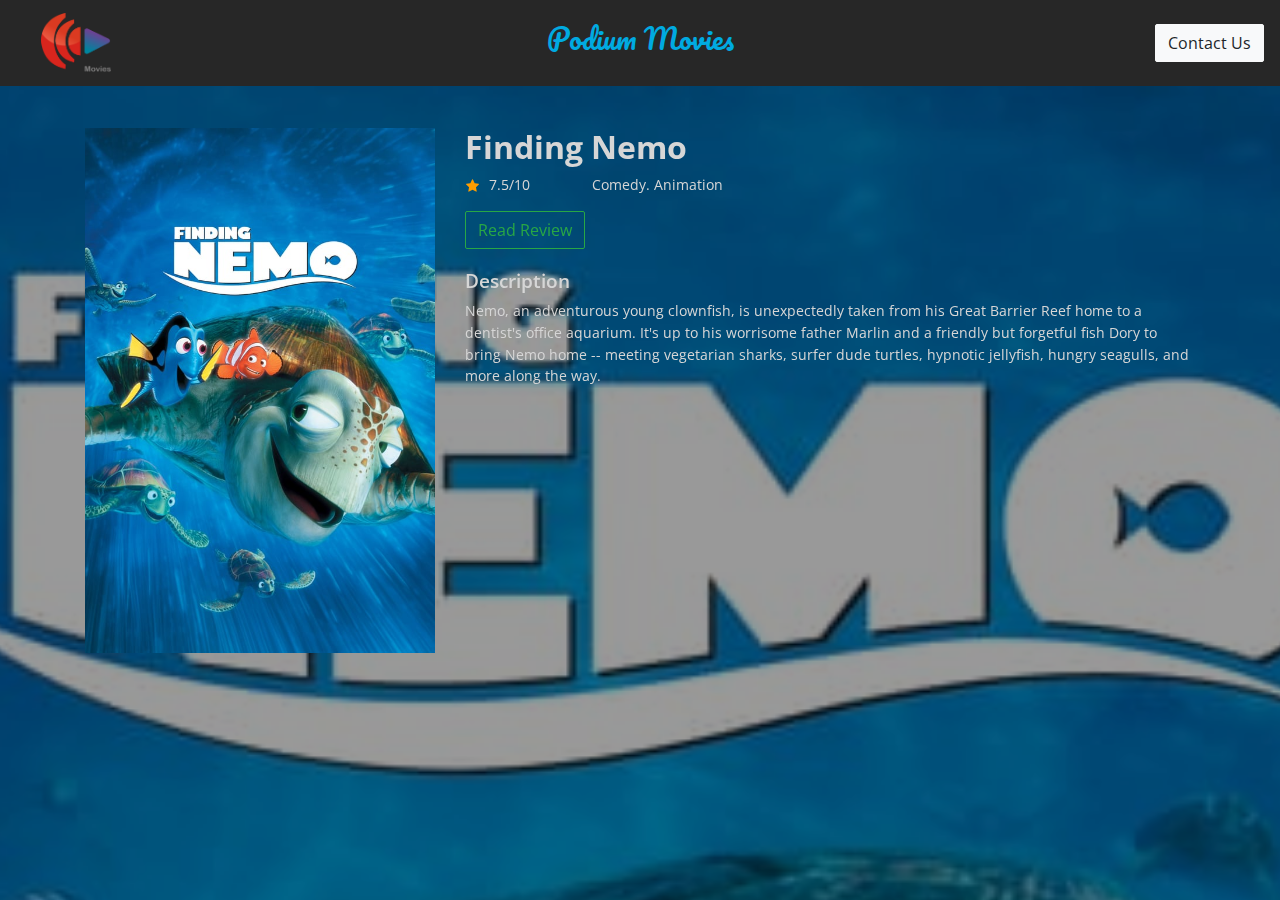
==== more-inter.html @ e67c7875 "Update more-inter.html" ====
<!DOCTYPE html>
<html lang="en">
  <head>
    <meta charset="UTF-8" />
    <meta name="viewport" content="width=device-width, initial-scale=1.0" />
    <meta http-equiv="X-UA-Compatible" content="ie=edge" />
    <title>Dummy Movie | Description</title>
    <link
      href="https://fonts.googleapis.com/css?family=Open+Sans:300,400,600,700&display=swap"
      rel="stylesheet"
    />
    <link
      href="https://fonts.googleapis.com/css?family=Pacifico&display=swap"
      rel="stylesheet"
    />
    <link
      href="https://stackpath.bootstrapcdn.com/bootstrap/4.4.1/css/bootstrap.min.css"
      rel="stylesheet"
      integrity="sha384-Vkoo8x4CGsO3+Hhxv8T/Q5PaXtkKtu6ug5TOeNV6gBiFeWPGFN9MuhOf23Q9Ifjh"
      crossorigin="anonymous"
    />
    <link
      href="https://stackpath.bootstrapcdn.com/font-awesome/4.7.0/css/font-awesome.min.css"
      rel="stylesheet"
      integrity="sha384-wvfXpqpZZVQGK6TAh5PVlGOfQNHSoD2xbE+QkPxCAFlNEevoEH3Sl0sibVcOQVnN"
      crossorigin="anonymous"
    />
    <link rel="stylesheet" href="./styles/style.css" />
  </head>
  <body>
    <nav class="navbar fixed-top">
      <div class="navbar-brand ">
        <a href="index.html"><img src="./imgs/logo.png" id="logo" /></a>
      </div>
      <h3 id="header">Podium Movies</h3>
      <a href="mailto:ubjw123@gmail.com">
        <button class="btn btn-light">Contact Us</button></a
      >
    </nav>
    <!-- end of navbar -->
      <div id="bg">
       
      </div>
    </div>
    <div class="container">
      <div class="row">
        <div class="col-md-4" id="poster">
          <img class="img-fluid" src="imgs/dummy-img.jpg" alt="" />
        </div>
        <div class="col-md-8" id="data">
          <h1 id="big-title">
            Finding Nemo
          </h1>
          <div class="row">
            <!-- metadata -->
            <div class="col-2 rating">
              <i class="fa fa-star" aria-hidden="true"></i>
              <p>7.5/10</p>
            </div>
            <div class="col-10 rating">Comedy. Animation</div>
          </div>
        
          <button id="green-btn" type="button" class="btn btn-outline-success">
            Read Review
          </button>
          <h3 id="description">
            Description
          </h3>
          <p id="overview">
            Nemo, an adventurous young clownfish, is unexpectedly taken from his
            Great Barrier Reef home to a dentist's office aquarium. It's up to
            his worrisome father Marlin and a friendly but forgetful fish Dory
            to bring Nemo home -- meeting vegetarian sharks, surfer dude
            turtles, hypnotic jellyfish, hungry seagulls, and more along the
            way.
          </p>
        </div>
      </div>
    </div>
  </body>
</html>
---- styles/style.css ----
body {
  font-family: "Open Sans", sans-serif;
  margin: 0;
  background-color: #1f1f1f;
}
.navbar-brand {
  margin-left: 2%;
}
.container-fluid {
  margin-top: 10%;
}
.container {
  margin-top: 10%;
}
.btn {
  border-radius: 2px;
}
#header {
  color: #00aae1;
  font-family: "Pacifico", cursive;
}
#action {
  padding-left: 2%;
  font-size: 1.5em;
  font-weight: 700;
  color: rgb(199, 197, 197);
  border-bottom: 3px solid #363636;
  padding-bottom: 30px;
  margin-bottom: 30px;
}
#logo {
  width: 70px;
  height: 60px;
}

.navbar {
  background-color: #272727;
}

.card-header,
.metadata {
  padding: 0;
  position: relative;
  border-style: none;
}
#genre {
  text-align: right;
}
.metadata {
  font-size: 14px;
  color: #d6d6d6;
}

.metadata p {
  float: left;
  margin-top: 0;
  margin-left: 10px;
}
.metadata i {
  float: left;
  color: #ff9d00;
  margin-top: 5px;
  margin-left: 1px;
}
.rating {
  position: relative;
  border-style: none;
}

.rating {
  float: left;
  font-size: 14px;
  color: #d6d6d6;
}

.rating p {
  float: left;
  margin-top: 0;
  margin-left: 10px;
}
.rating i {
  float: left;
  color: #ff9d00;
  margin-top: 5px;
  margin-left: 1px;
}
.card-img {
  -webkit-clip-path: inset(10% 0 20% 0);
  clip-path: inset(10% 0 20% 0);
  margin-top: -15%;
  transition: transform 0.3s ease-out;
}
.card-body {
  position: relative;
  margin-top: -30%;
  background-color: #000000;
}
.card-body .card-title {
  font-weight: 600;
  font-size: 2rem;
  color: #d6d6d6;
}
.card-body .card-text {
  margin-top: 8px;
  font-size: 1.2em;
  font-weight: 400;
  line-height: 30px;
  color: #949393;
}
.card,
.trailer-preview {
  box-shadow: 0 4px 8px 0 rgba(0, 0, 0, 0.2), 0 6px 20px 0 rgba(0, 0, 0, 0.19);
}

.card {
  /* border-radius: 8pt; */
  border-style: none;
  overflow: hidden;
  transform: scale(0.8);
  margin-top: -60px;
}
.card-header {
  background-color: #000;
}
.card:hover > .card-header > img {
  opacity: 0.5;
  transform: scale(1.15);
}
.trailer-preview {
  background-color: #df4242;
  position: absolute;
  top: -46px;
  right: 24px;
  width: 80px;
  height: 80px;
  border-radius: 50%;
  color: white;
  font-size: 36px;
  text-align: center;
  padding-top: 13px;
  transition: transform 0.3s ease-out;
}
.trailer-preview:hover {
  background-color: #ff0011;
  color: white;
  transition: transform 0.3s ease-out;
}
.trailer-preview i {
  margin-left: 5px;
}

.social-media {
  display: flex;
  position: absolute;
  left: 50%;
  top: 50%;
  transform: translate(-50%, -50%);
  z-index: 3;
  margin: 0;
  padding: 0;
}

.social-media > li {
  list-style: none;
}

.social-media > li > a {
  display: block;
  height: 50px;
  width: 50px;
  background-color: #fff;
  text-align: center;
  color: #262626;
  margin: 0 5px;
  border-radius: 50%;
  opacity: 0;
  transform: translateY(70px);
  transition: all 0.3s ease-out;
}

.card:hover > .social-media > li > a {
  transform: translateY(-50px);
  opacity: 1;
}

.social-media > li > a > .fa {
  font-size: 24px;
  line-height: 50px;
}
#sticky-footer {
  background-color: #272727;
}
.py-2 {
  padding-top: 0 !important;
}
#bg {
  width: 100%;
  height: -webkit-fill-available;
  min-height: 100%;
  background-image: url(../imgs/dummy-img.jpg);
  background-size: cover;
  background-position-x: center;
  box-shadow: 0 3000px rgba(0, 0, 0, 0.4) inset;
  position: fixed;
  top: -50%;
  left: -50%;
  width: 200%;
  height: 200%;
}
#bg img {
  filter: blur(20px);
  top: 0;
  left: 0;
  right: 0;
  bottom: 0;
  margin: auto;
  min-width: 50%;
  min-height: 50%;
}

#data {
  justify-content: center;
}
#big-title {
  color: #d6d6d6;
  font-size: 2em;
  font-weight: 700;
}
#description {
  color: #d6d6d6;
  font-size: 1.2em;
  font-weight: 600;
}
#green-btn {
  margin-bottom: 20px;
}
#overview {
  color: #d6d6d6;
  font-size: 0.9em;
  font-weight: 400;
}
/* #poster {
  padding: 5%;
} */
/* .tint {
  z-index: 1;
  height: 100%;
  width: 100%;
  position: absolute;
  top: 0px;
  left: 0px;
  background: rgba(0, 0, 0, 0.75);
  background-attachment: fixed;
  background-position: center;
  background-repeat: no-repeat;
  background-size: cover;
  -webkit-background-size: cover;
  -moz-background-size: cover;
  background-size: cover;
  -o-background-size: cover;
} */
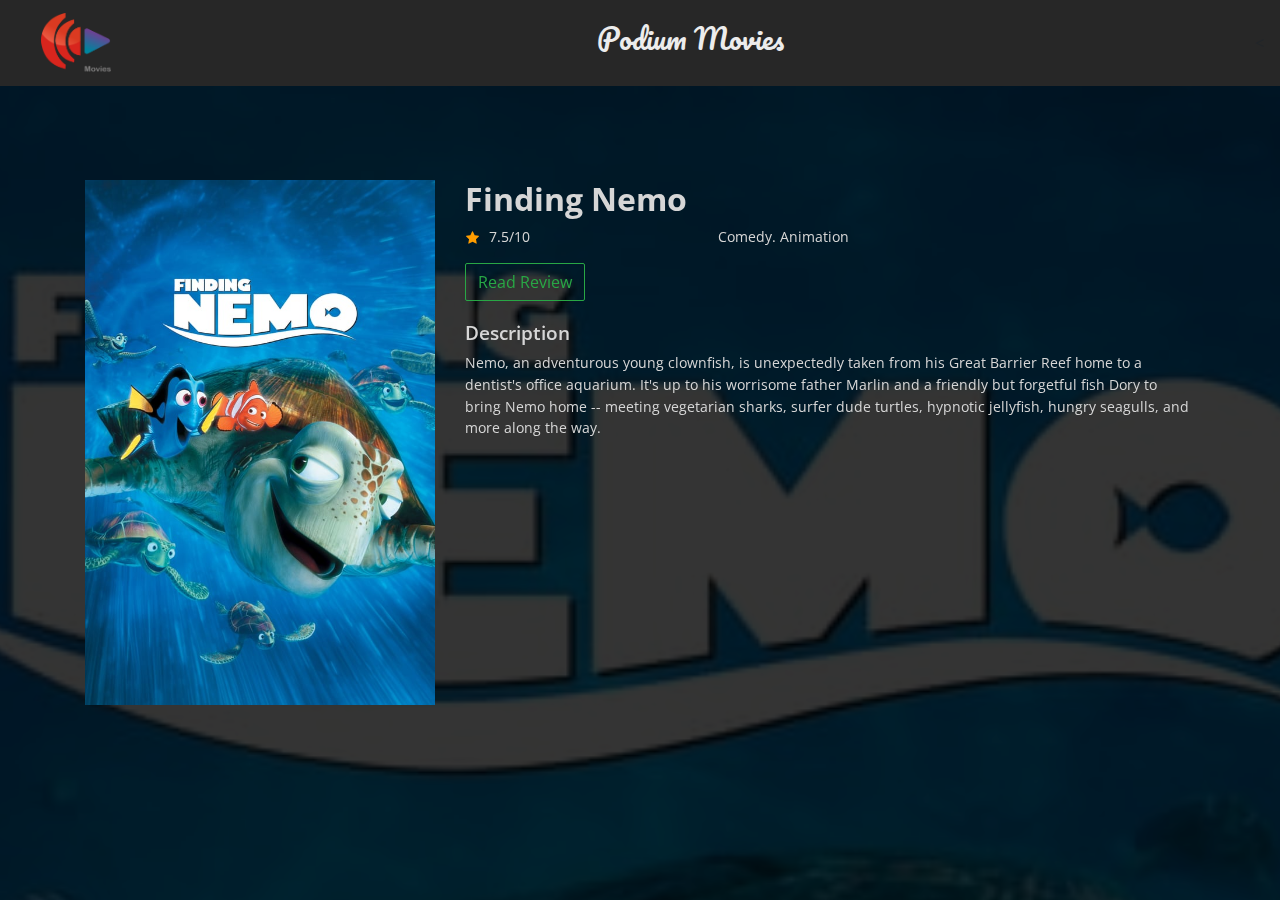
==== commit 541fa8ee: "poster padding top" ====
--- a/more-inter.html
+++ b/more-inter.html
@@ -33,31 +33,29 @@
         <a href="index.html"><img src="./imgs/logo.png" id="logo" /></a>
       </div>
       <h3 id="header">Podium Movies</h3>
-      <a href="mailto:ubjw123@gmail.com">
-        <button class="btn btn-light">Contact Us</button></a
-      >
+      <
     </nav>
     <!-- end of navbar -->
       <div id="bg">
        
       </div>
     </div>
-    <div class="container">
+    <div class="container" id="bg-cont">
       <div class="row">
-        <div class="col-md-4" id="poster">
+        <div class="col-3 col-md-4" id="poster">
           <img class="img-fluid" src="imgs/dummy-img.jpg" alt="" />
         </div>
-        <div class="col-md-8" id="data">
+        <div class="col-9 col-md-8" id="data">
           <h1 id="big-title">
             Finding Nemo
           </h1>
           <div class="row">
             <!-- metadata -->
-            <div class="col-2 rating">
+            <div class="col-4 rating">
               <i class="fa fa-star" aria-hidden="true"></i>
               <p>7.5/10</p>
             </div>
-            <div class="col-10 rating">Comedy. Animation</div>
+            <div class="col-8 rating">Comedy. Animation</div>
           </div>
         
           <button id="green-btn" type="button" class="btn btn-outline-success">
--- a/styles/style.css
+++ b/styles/style.css
@@ -7,21 +7,24 @@
   margin-left: 2%;
 }
 .container-fluid {
-  margin-top: 10%;
+  margin-top: 100px;
 }
 .container {
   margin-top: 10%;
 }
+#bg-cont{
+  margin-top: 20vh;
+}
 .btn {
   border-radius: 2px;
 }
 #header {
-  color: #00aae1;
+  color: #ececec;
   font-family: "Pacifico", cursive;
 }
 #action {
   padding-left: 2%;
-  font-size: 1.5em;
+  font-size: 2vw;
   font-weight: 700;
   color: rgb(199, 197, 197);
   border-bottom: 3px solid #363636;
@@ -47,7 +50,7 @@
   text-align: right;
 }
 .metadata {
-  font-size: 14px;
+  font-size: 1.3vw;
   color: #d6d6d6;
 }
 
@@ -97,12 +100,12 @@
 }
 .card-body .card-title {
   font-weight: 600;
-  font-size: 2rem;
+  font-size: 2.5vw;
   color: #d6d6d6;
 }
 .card-body .card-text {
   margin-top: 8px;
-  font-size: 1.2em;
+  font-size: 1.2vw;
   font-weight: 400;
   line-height: 30px;
   color: #949393;
@@ -129,15 +132,15 @@
 .trailer-preview {
   background-color: #df4242;
   position: absolute;
-  top: -46px;
-  right: 24px;
-  width: 80px;
-  height: 80px;
+  top: -3vw;
+  right: 1.4vw;
+  width: 5vw;
+  height: 5vw;
   border-radius: 50%;
   color: white;
-  font-size: 36px;
+  font-size: 2.2vw;
   text-align: center;
-  padding-top: 13px;
+  padding-top: 1vw;
   transition: transform 0.3s ease-out;
 }
 .trailer-preview:hover {
@@ -200,7 +203,7 @@
   background-image: url(../imgs/dummy-img.jpg);
   background-size: cover;
   background-position-x: center;
-  box-shadow: 0 3000px rgba(0, 0, 0, 0.4) inset;
+  box-shadow: 0 3000px rgba(0, 0, 0, 0.795) inset;
   position: fixed;
   top: -50%;
   left: -50%;
@@ -239,8 +242,16 @@
   font-size: 0.9em;
   font-weight: 400;
 }
+/* .col-md-4,
+.col-md-8 {
+  padding-top: 20%;
+} */
+
+.rating {
+  padding-top: 0;
+}
 /* #poster {
-  padding: 5%;
+  height: 2vw;
 } */
 /* .tint {
   z-index: 1;
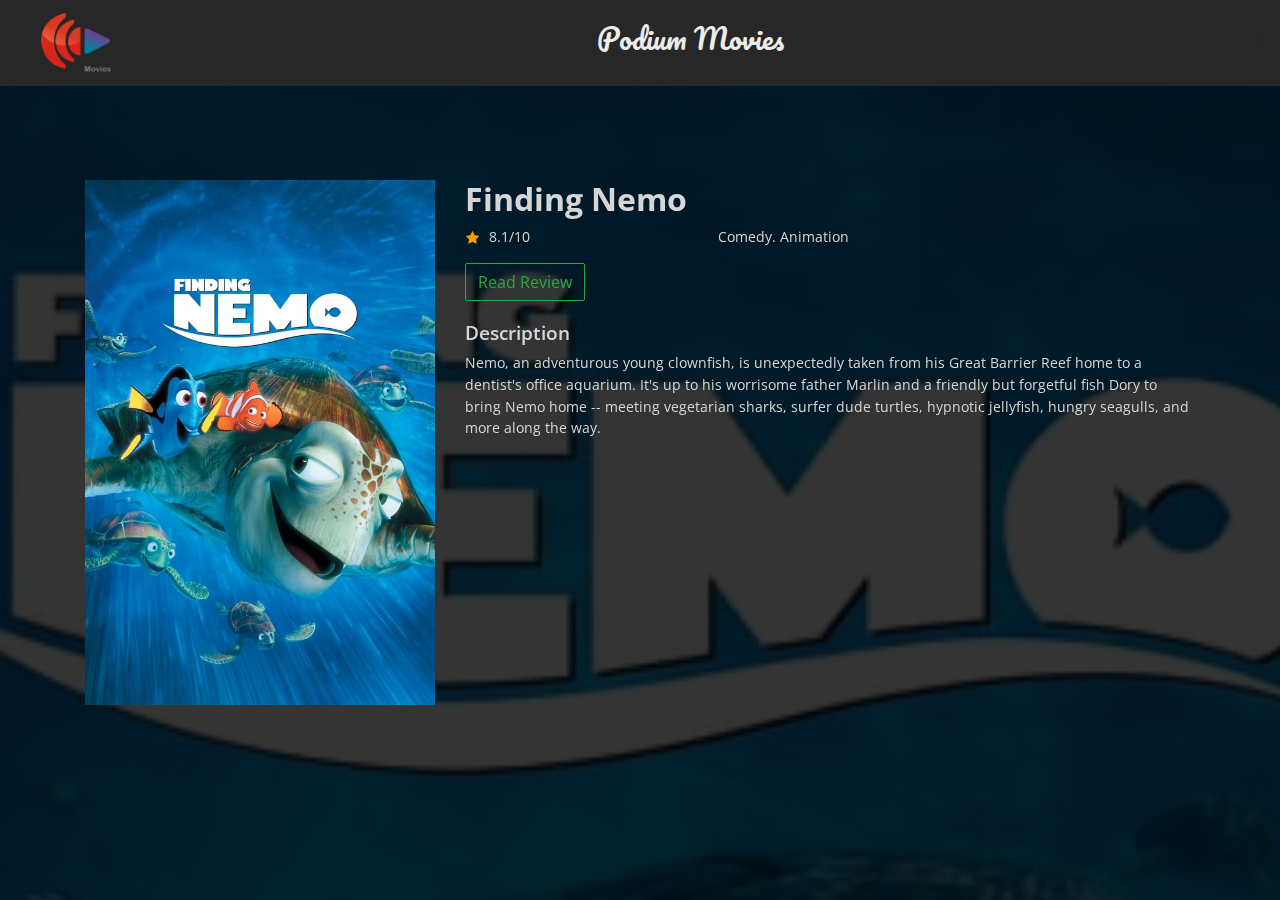
==== commit 2e9cb872: "Update more-inter.html" ====
--- a/more-inter.html
+++ b/more-inter.html
@@ -53,14 +53,15 @@
             <!-- metadata -->
             <div class="col-4 rating">
               <i class="fa fa-star" aria-hidden="true"></i>
-              <p>7.5/10</p>
+              <p>8.1/10</p>
             </div>
             <div class="col-8 rating">Comedy. Animation</div>
           </div>
         
-          <button id="green-btn" type="button" class="btn btn-outline-success">
+          <a href="https://www.imdb.com/title/tt0266543/reviews?ref_=tt_ql_3" target="new"><button id="green-btn" type="button" class="btn btn-outline-success">
+
             Read Review
-          </button>
+          </button></a>
           <h3 id="description">
             Description
           </h3>
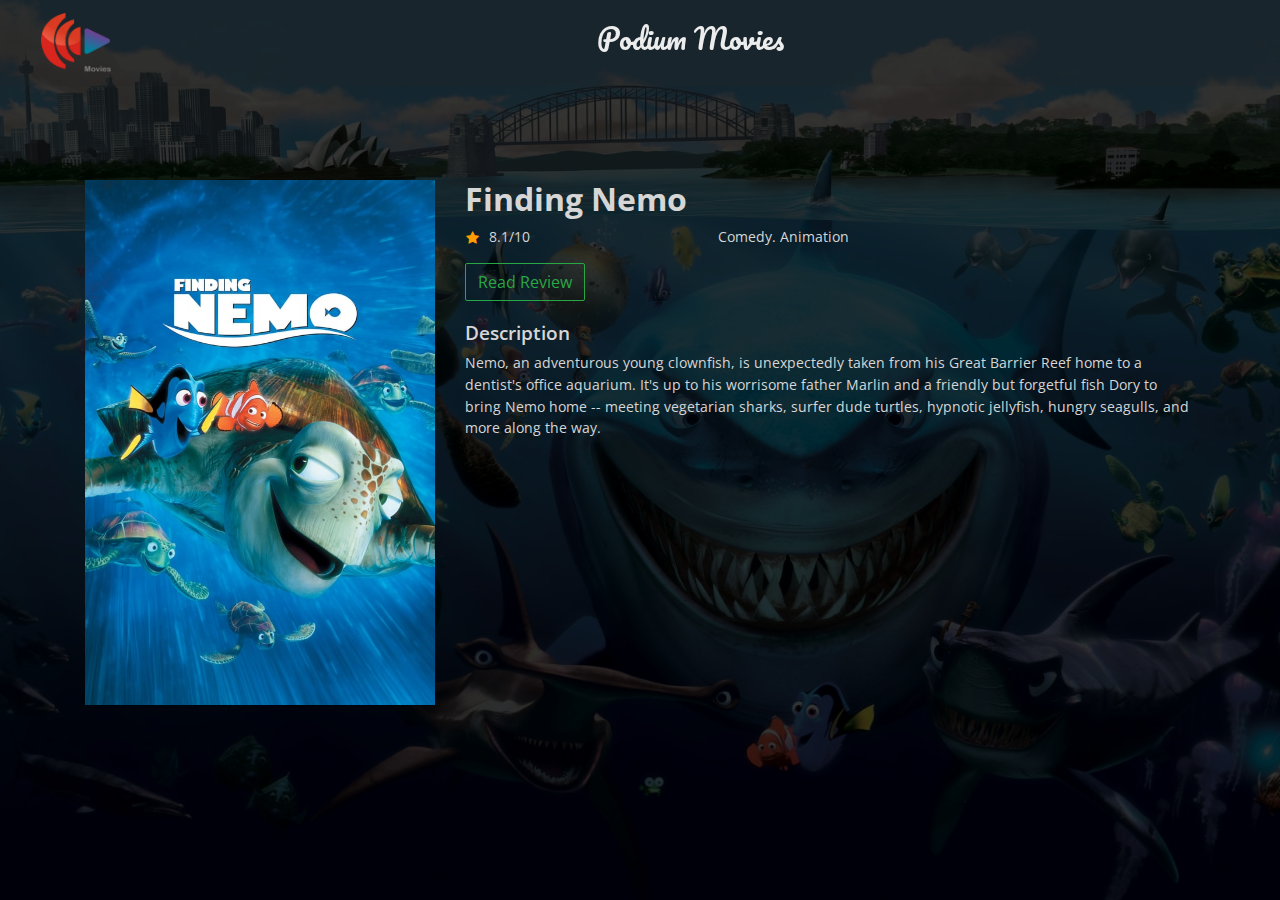
==== commit 2bc18d03: "cleaned files" ====
--- a/more-inter.html
+++ b/more-inter.html
@@ -36,9 +36,7 @@
       <
     </nav>
     <!-- end of navbar -->
-      <div id="bg">
-       
-      </div>
+      
     </div>
     <div class="container" id="bg-cont">
       <div class="row">
--- a/styles/style.css
+++ b/styles/style.css
@@ -1,7 +1,18 @@
+html {
+  background: url(../imgs/bd1.jpg) no-repeat center center fixed;
+  -webkit-background-size: cover;
+  -moz-background-size: cover;
+  -o-background-size: cover;
+  background-size: cover;
+  background-position-x: center;
+  box-shadow: 0 3000px rgba(0, 0, 0, 0.795) inset;
+ height: 100%;
+
+}
 body {
   font-family: "Open Sans", sans-serif;
   margin: 0;
-  background-color: #1f1f1f;
+  background-color: #1f1f1f00;
 }
 .navbar-brand {
   margin-left: 2%;
@@ -12,7 +23,7 @@
 .container {
   margin-top: 10%;
 }
-#bg-cont{
+#bg-cont {
   margin-top: 20vh;
 }
 .btn {
@@ -37,7 +48,7 @@
 }
 
 .navbar {
-  background-color: #272727;
+  background-color: #2727273d;
 }
 
 .card-header,
@@ -196,30 +207,7 @@
 .py-2 {
   padding-top: 0 !important;
 }
-#bg {
-  width: 100%;
-  height: -webkit-fill-available;
-  min-height: 100%;
-  background-image: url(../imgs/dummy-img.jpg);
-  background-size: cover;
-  background-position-x: center;
-  box-shadow: 0 3000px rgba(0, 0, 0, 0.795) inset;
-  position: fixed;
-  top: -50%;
-  left: -50%;
-  width: 200%;
-  height: 200%;
-}
-#bg img {
-  filter: blur(20px);
-  top: 0;
-  left: 0;
-  right: 0;
-  bottom: 0;
-  margin: auto;
-  min-width: 50%;
-  min-height: 50%;
-}
+
 
 #data {
   justify-content: center;
@@ -242,31 +230,9 @@
   font-size: 0.9em;
   font-weight: 400;
 }
-/* .col-md-4,
-.col-md-8 {
-  padding-top: 20%;
-} */
+
 
 .rating {
   padding-top: 0;
 }
-/* #poster {
-  height: 2vw;
-} */
-/* .tint {
-  z-index: 1;
-  height: 100%;
-  width: 100%;
-  position: absolute;
-  top: 0px;
-  left: 0px;
-  background: rgba(0, 0, 0, 0.75);
-  background-attachment: fixed;
-  background-position: center;
-  background-repeat: no-repeat;
-  background-size: cover;
-  -webkit-background-size: cover;
-  -moz-background-size: cover;
-  background-size: cover;
-  -o-background-size: cover;
-} */
+
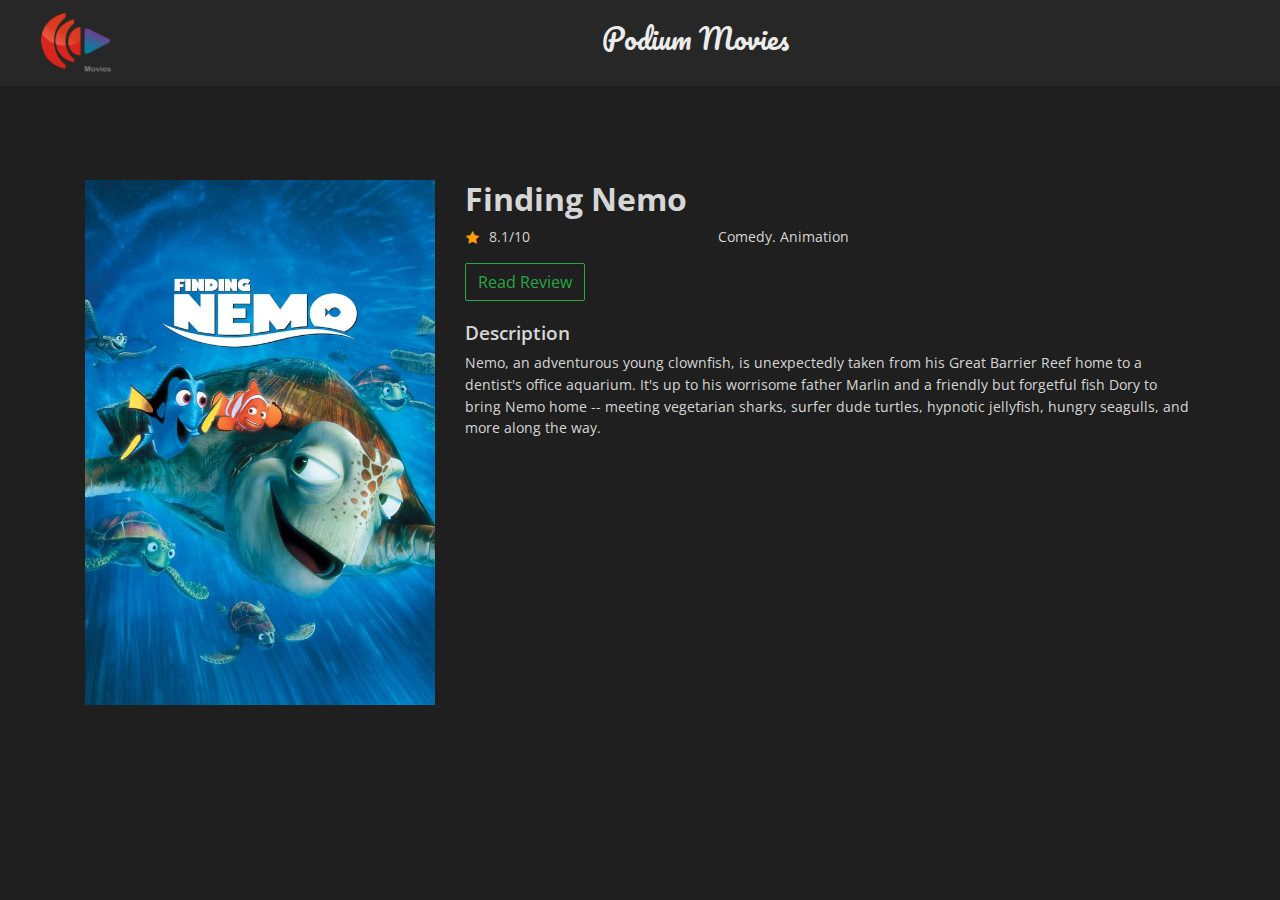
==== commit c1a4368e: "backdrop issue" ====
--- a/more-inter.html
+++ b/more-inter.html
@@ -32,11 +32,13 @@
       <div class="navbar-brand ">
         <a href="index.html"><img src="./imgs/logo.png" id="logo" /></a>
       </div>
-      <h3 id="header">Podium Movies</h3>
-      <
+      <h3 id="header" class="mx-auto">Podium Movies</h3>
+      
     </nav>
     <!-- end of navbar -->
-      
+      <div id="bg">
+       
+      </div>
     </div>
     <div class="container" id="bg-cont">
       <div class="row">
--- a/styles/style.css
+++ b/styles/style.css
@@ -1,4 +1,4 @@
-html {
+.bd {
   background: url(../imgs/bd1.jpg) no-repeat center center fixed;
   -webkit-background-size: cover;
   -moz-background-size: cover;
@@ -6,13 +6,12 @@
   background-size: cover;
   background-position-x: center;
   box-shadow: 0 3000px rgba(0, 0, 0, 0.795) inset;
- height: 100%;
-
+  height: 100%;
 }
 body {
   font-family: "Open Sans", sans-serif;
   margin: 0;
-  background-color: #1f1f1f00;
+  background-color: #1f1f1f;
 }
 .navbar-brand {
   margin-left: 2%;
@@ -48,7 +47,7 @@
 }
 
 .navbar {
-  background-color: #2727273d;
+  background-color: #272727;
 }
 
 .card-header,
@@ -207,7 +206,31 @@
 .py-2 {
   padding-top: 0 !important;
 }
-
+/* #bg {
+  
+  width: 100%;
+  height: -webkit-fill-available;
+  min-height: 100%;
+  background-image: url(../imgs/dummy-img.jpg);
+  background-size: cover;
+  background-position-x: center;
+  box-shadow: 0 3000px rgba(0, 0, 0, 0.795) inset;
+  position: fixed;
+  top: -50%;
+  left: -50%;
+  width: 200%;
+  height: 200%;
+}
+#bg img {
+  filter: blur(20px);
+  top: 0;
+  left: 0;
+  right: 0;
+  bottom: 0;
+  margin: auto;
+  min-width: 50%;
+  min-height: 50%;
+} */
 
 #data {
   justify-content: center;
@@ -230,9 +253,31 @@
   font-size: 0.9em;
   font-weight: 400;
 }
-
+/* .col-md-4,
+.col-md-8 {
+  padding-top: 20%;
+} */
 
 .rating {
   padding-top: 0;
 }
-
+/* #poster {
+  height: 2vw;
+} */
+/* .tint {
+  z-index: 1;
+  height: 100%;
+  width: 100%;
+  position: absolute;
+  top: 0px;
+  left: 0px;
+  background: rgba(0, 0, 0, 0.75);
+  background-attachment: fixed;
+  background-position: center;
+  background-repeat: no-repeat;
+  background-size: cover;
+  -webkit-background-size: cover;
+  -moz-background-size: cover;
+  background-size: cover;
+  -o-background-size: cover;
+} */
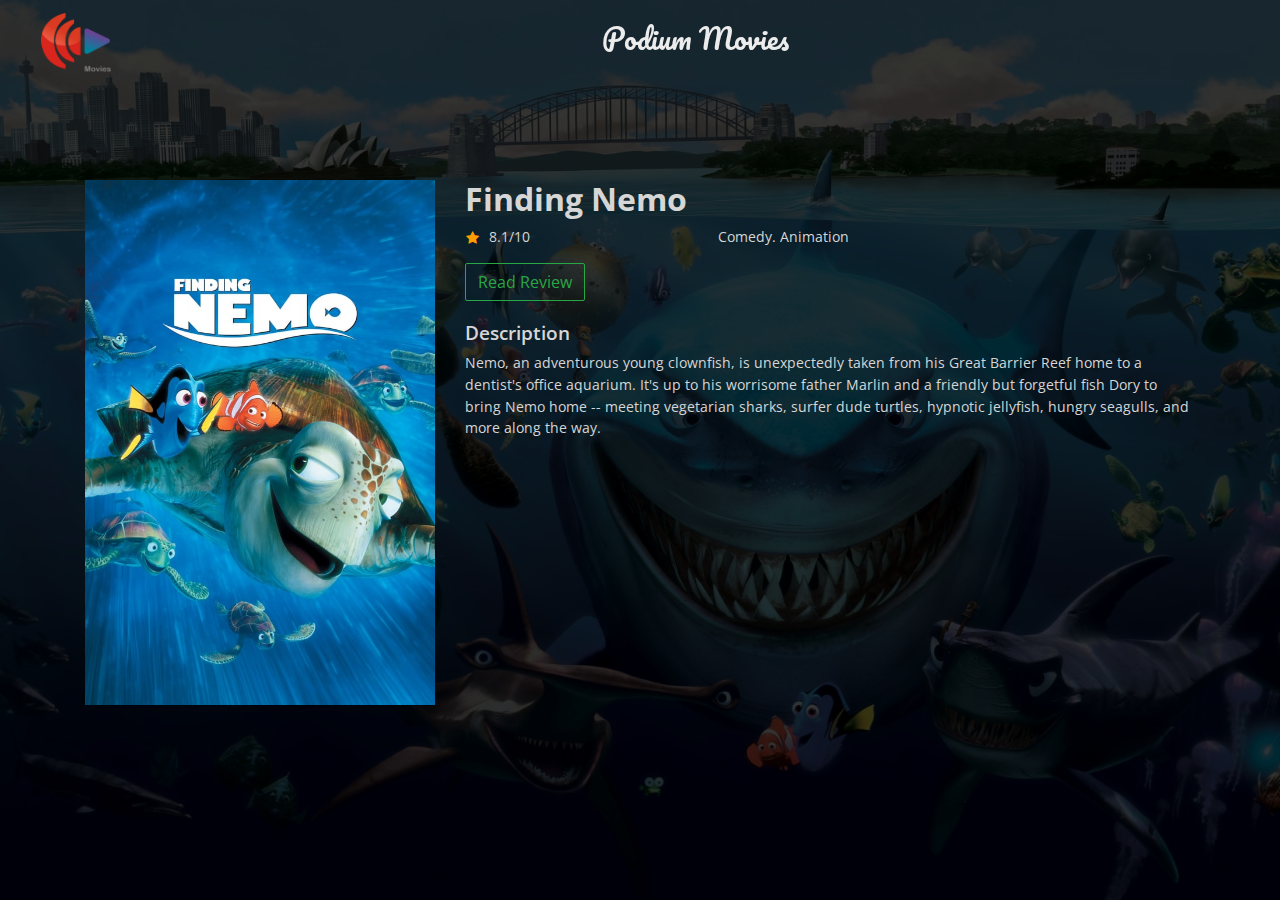
==== commit c9a02ced: "conflicting css fixed" ====
--- a/more-inter.html
+++ b/more-inter.html
@@ -26,6 +26,7 @@
       crossorigin="anonymous"
     />
     <link rel="stylesheet" href="./styles/style.css" />
+    <link rel="stylesheet" href="./styles/bd.css">
   </head>
   <body>
     <nav class="navbar fixed-top">
--- a/styles/style.css
+++ b/styles/style.css
@@ -1,13 +1,4 @@
-.bd {
-  background: url(../imgs/bd1.jpg) no-repeat center center fixed;
-  -webkit-background-size: cover;
-  -moz-background-size: cover;
-  -o-background-size: cover;
-  background-size: cover;
-  background-position-x: center;
-  box-shadow: 0 3000px rgba(0, 0, 0, 0.795) inset;
-  height: 100%;
-}
+
 body {
   font-family: "Open Sans", sans-serif;
   margin: 0;
--- a/styles/bd.css
+++ b/styles/bd.css
@@ -0,0 +1,17 @@
+html {
+  background: url(../imgs/bd1.jpg) no-repeat center center fixed;
+  -webkit-background-size: cover;
+  -moz-background-size: cover;
+  -o-background-size: cover;
+  background-size: cover;
+  background-position-x: center;
+  box-shadow: 0 3000px rgba(0, 0, 0, 0.795) inset;
+  height: 100%;
+}
+.navbar {
+  background-color: #27272717;
+}
+
+body {
+  background-color: #1f1f1f00;
+}
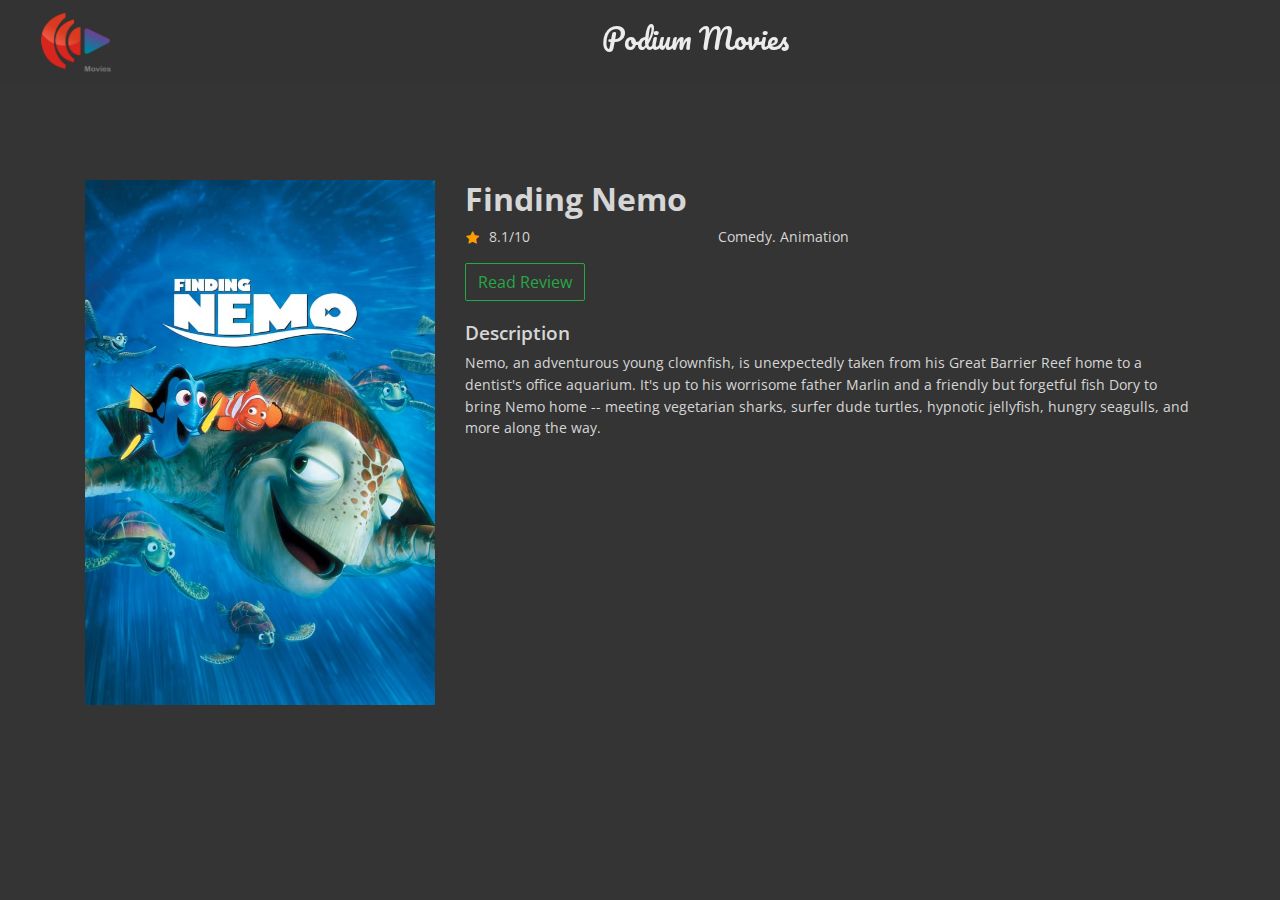
==== commit 9b592f6a: "update files" ====
--- a/more-inter.html
+++ b/more-inter.html
@@ -1,5 +1,5 @@
 <!DOCTYPE html>
-<html lang="en">
+<html style="background: url('.');"lang="en">
   <head>
     <meta charset="UTF-8" />
     <meta name="viewport" content="width=device-width, initial-scale=1.0" />
@@ -37,9 +37,7 @@
       
     </nav>
     <!-- end of navbar -->
-      <div id="bg">
-       
-      </div>
+      
     </div>
     <div class="container" id="bg-cont">
       <div class="row">
--- a/styles/style.css
+++ b/styles/style.css
@@ -1,4 +1,3 @@
-
 body {
   font-family: "Open Sans", sans-serif;
   margin: 0;
@@ -51,7 +50,7 @@
   text-align: right;
 }
 .metadata {
-  font-size: 1.3vw;
+  font-size: 1.4vw;
   color: #d6d6d6;
 }
 
@@ -101,7 +100,7 @@
 }
 .card-body .card-title {
   font-weight: 600;
-  font-size: 2.5vw;
+  font-size: 2.8vw;
   color: #d6d6d6;
 }
 .card-body .card-text {
--- a/styles/bd.css
+++ b/styles/bd.css
@@ -1,5 +1,5 @@
 html {
-  background: url(../imgs/bd1.jpg) no-repeat center center fixed;
+  background: no-repeat center center fixed;
   -webkit-background-size: cover;
   -moz-background-size: cover;
   -o-background-size: cover;
